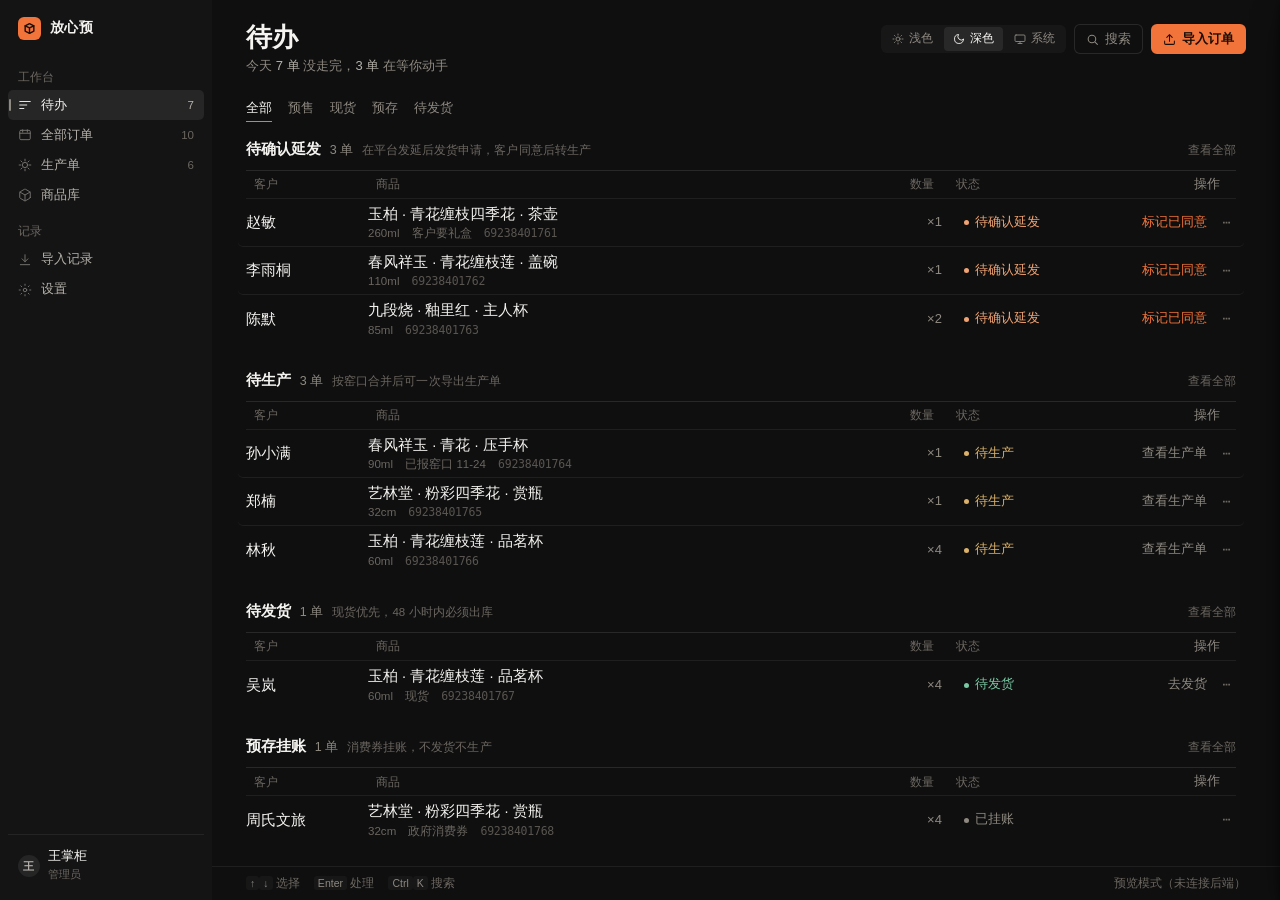
==== web/index.html @ 90f2bc3a "v2.0.0 界面重写：pywebview + 双主题 + 三线表导出 - 渲染层从 CustomTkinter 换到 pywebview/WebView2，解决滚动卡顿与假透明 - 设计系统重做：三" ====
<!DOCTYPE html>
<html lang="zh-CN" data-theme="dark">
<head>
<meta charset="utf-8">
<meta name="viewport" content="width=device-width,initial-scale=1">
<title>放心预</title>
<link rel="stylesheet" href="css/app.css">
</head>
<body>

<!-- ══ 侧栏 ══════════════════════════════════════════════════ -->
<aside class="rail">
  <div class="rail-top">
    <div class="logo">
      <svg viewBox="0 0 24 24" fill="none" stroke-width="2.6" stroke-linecap="round" stroke-linejoin="round">
        <path d="M20 7L12 3 4 7v10l8 4 8-4V7z"/><path d="M4 7l8 4 8-4M12 21V11"/>
      </svg>
    </div>
    <div class="wordmark">放心预</div>
  </div>

  <div class="rail-label">工作台</div>
  <button class="nav on" data-page="todo">
    <svg viewBox="0 0 24 24" fill="none" stroke="currentColor" stroke-linecap="round"><path d="M3 6h18M3 12h12M3 18h7"/></svg>
    <span class="txt">待办</span><span class="n" id="nav-todo">–</span>
  </button>
  <button class="nav" data-page="orders">
    <svg viewBox="0 0 24 24" fill="none" stroke="currentColor" stroke-linecap="round"><rect x="3" y="4" width="18" height="16" rx="2"/><path d="M3 9h18M8 3v4M16 3v4"/></svg>
    <span class="txt">全部订单</span><span class="n" id="nav-orders">–</span>
  </button>
  <button class="nav" data-page="production">
    <svg viewBox="0 0 24 24" fill="none" stroke="currentColor" stroke-linecap="round"><circle cx="12" cy="12" r="4.5"/><path d="M12 2v3M12 19v3M2 12h3M19 12h3M5 5l2 2M17 17l2 2M19 5l-2 2M7 17l-2 2"/></svg>
    <span class="txt">生产单</span><span class="n" id="nav-prod">–</span>
  </button>
  <button class="nav" data-page="products">
    <svg viewBox="0 0 24 24" fill="none" stroke="currentColor" stroke-linecap="round"><path d="M21 16V8a2 2 0 00-1-1.73l-7-4a2 2 0 00-2 0l-7 4A2 2 0 003 8v8a2 2 0 001 1.73l7 4a2 2 0 002 0l7-4A2 2 0 0021 16z"/><path d="M3.3 7L12 12l8.7-5M12 22V12"/></svg>
    <span class="txt">商品库</span>
  </button>

  <div class="rail-label">记录</div>
  <button class="nav" data-page="imports">
    <svg viewBox="0 0 24 24" fill="none" stroke="currentColor" stroke-linecap="round"><path d="M12 3v12M7 10l5 5 5-5"/><path d="M4 20h16"/></svg>
    <span class="txt">导入记录</span>
  </button>
  <button class="nav" data-page="settings">
    <svg viewBox="0 0 24 24" fill="none" stroke="currentColor" stroke-linecap="round"><circle cx="12" cy="12" r="3"/><path d="M12 2v2M12 20v2M4.9 4.9l1.4 1.4M17.7 17.7l1.4 1.4M2 12h2M20 12h2M4.9 19.1l1.4-1.4M17.7 6.3l1.4-1.4"/></svg>
    <span class="txt">设置</span>
  </button>

  <div class="rail-foot">
    <div class="who">
      <div class="av" id="user-initial">王</div>
      <div><b id="user-name">王掌柜</b><span id="user-role">管理员</span></div>
    </div>
  </div>
</aside>

<!-- ══ 主区 ══════════════════════════════════════════════════ -->
<main class="stage">
  <div class="head">
    <div style="min-width:0">
      <h1 id="page-title">待办</h1>
      <div class="sub" id="page-sub">正在读取…</div>
    </div>
    <div class="head-actions">
      <div class="themeswitch" id="theme-switch" role="group" aria-label="主题">
        <button data-set-theme="light" title="浅色">
          <svg viewBox="0 0 24 24" fill="none" stroke="currentColor" stroke-linecap="round"><circle cx="12" cy="12" r="4"/><path d="M12 2v2M12 20v2M4.9 4.9l1.4 1.4M17.7 17.7l1.4 1.4M2 12h2M20 12h2M4.9 19.1l1.4-1.4M17.7 6.3l1.4-1.4"/></svg>
          浅色
        </button>
        <button data-set-theme="dark" class="on" title="深色">
          <svg viewBox="0 0 24 24" fill="none" stroke="currentColor" stroke-linecap="round"><path d="M21 12.8A9 9 0 1111.2 3a7 7 0 009.8 9.8z"/></svg>
          深色
        </button>
        <button data-set-theme="system" title="跟随系统">
          <svg viewBox="0 0 24 24" fill="none" stroke="currentColor" stroke-linecap="round"><rect x="2" y="4" width="20" height="13" rx="2"/><path d="M8 21h8M12 17v4"/></svg>
          系统
        </button>
      </div>
      <button class="btn btn-ghost" id="btn-search">
        <svg viewBox="0 0 24 24" fill="none" stroke="currentColor" stroke-linecap="round"><circle cx="11" cy="11" r="7"/><path d="M21 21l-4.3-4.3"/></svg>
        搜索
      </button>
      <button class="btn btn-primary" id="btn-import">
        <svg viewBox="0 0 24 24" fill="none" stroke="currentColor" stroke-linecap="round" stroke-linejoin="round"><path d="M12 15V3M7 8l5-5 5 5"/><path d="M3 15v4a2 2 0 002 2h14a2 2 0 002-2v-4"/></svg>
        导入订单
      </button>
    </div>
  </div>

  <div class="tools" id="tools">
    <div class="filters" id="filters">
      <button class="on" data-filter="all">全部</button>
      <button data-filter="presale">预售</button>
      <button data-filter="normal">现货</button>
      <button data-filter="stored">预存</button>
      <button data-filter="ready">待发货</button>
    </div>
    <div class="right" id="tools-right"></div>
  </div>

  <div class="list" id="list" tabindex="0"></div>

  <div class="footbar">
    <span><kbd>↑</kbd><kbd>↓</kbd> 选择</span>
    <span><kbd>Enter</kbd> 处理</span>
    <span><kbd>Ctrl</kbd><kbd>K</kbd> 搜索</span>
    <span class="sp"></span>
    <span id="sync-state">已同步</span>
  </div>
</main>

<!-- ══ 抽屉 ═══════════════════════════════════════════════════ -->
<div class="scrim" id="scrim"></div>
<aside class="drawer" id="drawer" aria-hidden="true">
  <div class="drawer-head">
    <b id="drawer-title">订单详情</b>
    <div style="flex:1"></div>
    <button class="iconbtn" id="drawer-close" aria-label="关闭">
      <svg viewBox="0 0 24 24" fill="none" stroke="currentColor" stroke-linecap="round"><path d="M18 6L6 18M6 6l12 12"/></svg>
    </button>
  </div>
  <div class="drawer-body" id="drawer-body"></div>
  <div class="drawer-foot" id="drawer-foot"></div>
</aside>

<!-- ══ 命令面板 ════════════════════════════════════════════════ -->
<div class="cmd" id="cmd">
  <input id="cmd-input" placeholder="搜索订单号、客户、商品…" autocomplete="off">
  <div class="cmd-list" id="cmd-list"></div>
</div>

<div class="toasts" id="toasts"></div>

<script src="js/mock.js"></script>
<script src="js/api.js"></script>
<script src="js/app.js"></script>
</body>
</html>
---- web/css/app.css ----
/* ═══════════════════════════════════════════════════════════════════
   放心预 · 设计系统
   ─────────────────────────────────────────────────────────────────
   主题：dark（默认） / light
   规则：所有颜色只走 token；组件不写死色值；两套主题各自成立，
        浅色不是深色的反转（浅色下主色要压深，否则对比度不够）。
   ═══════════════════════════════════════════════════════════════════ */

/* ── 深色 ───────────────────────────────────────────────────────── */
:root,
[data-theme="dark"]{
  --ground:      #0F0F0F;
  --ground-2:    #141414;   /* 侧栏 */
  --raise:       #1A1A1A;   /* 浮起：弹层、抽屉 */
  --sunken:      #0B0B0B;

  --ink:         #F5F4F1;   /* 主文字 */
  --ink-2:       #B5B1AA;   /* 次文字 */
  --ink-3:       #8E8981;   /* 辅助 */
  --ink-4:       #6B6660;   /* 极弱：序号、说明 */

  --hair:        rgba(255,255,255,.065);
  --hair-2:      rgba(255,255,255,.105);
  --hover:       rgba(255,255,255,.035);
  --active:      rgba(255,255,255,.075);

  --signal:      #F2743A;   /* 唯一强调色：只标"该你动手" */
  --signal-hi:   #FF8A52;
  --signal-ink:  #1A0E06;   /* 强调色上的文字 */
  --signal-soft: rgba(242,116,58,.14);

  --ok:          #79C9A4;
  --wait:        #F0A473;
  --warn:        #DCB26A;
  --mute:        #8E8981;

  --shadow-1:    0 1px 2px rgba(0,0,0,.5);
  --shadow-2:    0 12px 32px -8px rgba(0,0,0,.7), 0 2px 8px rgba(0,0,0,.45);
  --scrim:       rgba(0,0,0,.55);
  color-scheme: dark;
}

/* ── 浅色 ───────────────────────────────────────────────────────── */
[data-theme="light"]{
  --ground:      #F7F7F6;   /* 中性灰白：刻意不用暖米色，避开 AI 默认的"米+陶土" */
  --ground-2:    #EFEFEE;
  --raise:       #FFFFFF;
  --sunken:      #F2F2F1;

  --ink:         #1C1A17;
  --ink-2:       #55514B;
  --ink-3:       #6B665F;
  --ink-4:       #8C877F;

  --hair:        rgba(28,26,23,.10);
  --hair-2:      rgba(28,26,23,.17);
  --hover:       rgba(28,26,23,.04);
  --active:      rgba(28,26,23,.08);

  --signal:      #C2410C;   /* 浅底压深到砖橙：对比够，也不落进陶土色区间 */
  --signal-hi:   #9A3412;
  --signal-ink:  #FFFFFF;
  --signal-soft: rgba(217,94,30,.12);

  --ok:          #1F8A5B;
  --wait:        #B26215;
  --warn:        #8A6A17;
  --mute:        #7A756E;

  --shadow-1:    0 1px 2px rgba(28,26,23,.08);
  --shadow-2:    0 16px 40px -12px rgba(28,26,23,.22), 0 2px 8px rgba(28,26,23,.08);
  --scrim:       rgba(28,26,23,.3);
  color-scheme: light;
}

/* ── 尺度 ───────────────────────────────────────────────────────── */
:root{
  --t-display: 26px;   /* 页面标题 */
  --t-section: 15px;   /* 分组标题 */
  --t-title:   14.5px; /* 行主信息 */
  --t-body:    14px;
  --t-label:   12px;
  --t-micro:   11.5px;

  --r-sm: 5px;
  --r-md: 6px;
  --r-lg: 10px;

  --dur: .13s;
  --ease: cubic-bezier(.2,.8,.3,1);

  --rail-w: 212px;
  --pad-x: 34px;
}

/* ── 复位 ───────────────────────────────────────────────────────── */
*{margin:0;padding:0;box-sizing:border-box}
html,body{height:100%;overflow-x:clip}
body{
  background:var(--ground);
  color:var(--ink);
  font-family:"Segoe UI Variable Text","Segoe UI","PingFang SC","Microsoft YaHei UI",sans-serif;
  font-size:var(--t-body);
  line-height:1.42;
  letter-spacing:.002em;
  display:flex;
  overflow:hidden;
  font-feature-settings:"tnum" 1;
  -webkit-font-smoothing:subpixel-antialiased;
  transition:background-color .18s linear, color .18s linear;
}
::selection{background:var(--signal-soft)}
:focus-visible{outline:2px solid var(--signal);outline-offset:2px;border-radius:3px}
button{font:inherit;color:inherit}

/* ── 侧栏 ───────────────────────────────────────────────────────── */
.rail{
  width:var(--rail-w);flex:0 0 var(--rail-w);height:100%;
  display:flex;flex-direction:column;
  background:var(--ground-2);
  padding:0 8px 10px;
  transition:background-color .18s linear;
}
.rail-top{height:56px;display:flex;align-items:center;gap:9px;padding:0 10px;flex:0 0 56px}
.logo{
  width:23px;height:23px;flex:0 0 23px;border-radius:6px;
  background:var(--signal);display:grid;place-items:center;
  transition:background-color .18s linear;
}
.logo svg{width:13px;height:13px;stroke:var(--signal-ink)}
.wordmark{font-size:13.5px;font-weight:600;letter-spacing:.03em}

.rail-label{font-size:var(--t-micro);color:var(--ink-4);padding:13px 10px 5px}

.nav{
  display:flex;align-items:center;gap:9px;height:30px;padding:0 10px;
  border-radius:var(--r-sm);color:var(--ink-2);font-size:13px;
  cursor:pointer;user-select:none;position:relative;
  transition:background var(--dur),color var(--dur);
  border:0;background:transparent;width:100%;text-align:left;
}
.nav svg{width:14px;height:14px;flex:0 0 14px;stroke-width:1.6;opacity:.62}
.nav:hover{background:var(--hover);color:var(--ink)}
.nav.on{background:var(--active);color:var(--ink);font-weight:500}
.nav.on svg{opacity:1;color:var(--ink)}
.nav.on::before{
  content:"";position:absolute;left:1px;top:9px;bottom:9px;width:2px;
  background:var(--ink-3);border-radius:2px;
}
.nav .n{margin-left:auto;font-size:var(--t-micro);color:var(--ink-4);
  font-variant-numeric:tabular-nums}
.nav.on .n{color:var(--ink-2)}

.rail-foot{margin-top:auto;padding:8px 2px 0;border-top:1px solid var(--hair)}
.who{display:flex;align-items:center;gap:8px;padding:6px 8px;border-radius:var(--r-sm);
  transition:background var(--dur)}
.who:hover{background:var(--hover)}
.who .av{
  width:22px;height:22px;flex:0 0 22px;border-radius:50%;
  background:var(--active);color:var(--ink-2);
  display:grid;place-items:center;font-size:10.5px;font-weight:600;
}
.who b{font-size:12.5px;font-weight:500;display:block;line-height:1.25}
.who span{font-size:11px;color:var(--ink-4);line-height:1.25}

/* ── 主区 ───────────────────────────────────────────────────────── */
.stage{flex:1;min-width:0;height:100%;display:flex;flex-direction:column}

.head{padding:22px var(--pad-x) 0;display:flex;align-items:flex-start;gap:20px}
.head h1{
  font-size:var(--t-display);font-weight:600;letter-spacing:-.018em;line-height:1.16;
  overflow-wrap:break-word;min-width:0;
}
.head .sub{font-size:13px;color:var(--ink-3);margin-top:5px}
.head .sub b{color:var(--ink-2);font-weight:500}
.head-actions{margin-left:auto;display:flex;gap:8px;align-items:center;padding-top:2px;flex:0 0 auto}

/* ── 控件 ───────────────────────────────────────────────────────── */
.btn{
  appearance:none;border:0;font:inherit;cursor:pointer;
  display:inline-flex;align-items:center;justify-content:center;gap:6px;
  height:30px;padding:0 12px;border-radius:var(--r-md);
  font-size:13px;font-weight:500;white-space:nowrap;
  transition:background var(--dur),color var(--dur),box-shadow var(--dur),transform .07s;
}
.btn svg{width:13px;height:13px;stroke-width:1.9;flex:0 0 13px}
.btn:active{transform:translateY(.5px)}
.btn-primary{background:var(--signal);color:var(--signal-ink);font-weight:600}
.btn-primary:hover{background:var(--signal-hi)}
.btn-ghost{background:transparent;color:var(--ink-3);box-shadow:inset 0 0 0 1px var(--hair-2)}
.btn-ghost:hover{background:var(--hover);color:var(--ink)}
.btn-quiet{background:transparent;color:var(--ink-3);padding:0 8px}
.btn-quiet:hover{background:var(--hover);color:var(--ink)}
.btn[disabled]{opacity:.42;pointer-events:none}

/* 图标按钮 */
.iconbtn{
  appearance:none;border:0;background:transparent;cursor:pointer;
  width:30px;height:30px;border-radius:var(--r-md);
  display:grid;place-items:center;color:var(--ink-3);
  transition:background var(--dur),color var(--dur);
}
.iconbtn:hover{background:var(--hover);color:var(--ink)}
.iconbtn svg{width:15px;height:15px;stroke-width:1.7}

/* 工具行 */
.tools{display:flex;align-items:center;gap:18px;padding:18px var(--pad-x) 0}
.filters{display:flex;gap:16px;font-size:13px;color:var(--ink-3)}
.filters button{
  appearance:none;border:0;background:transparent;cursor:pointer;
  padding:5px 0;position:relative;color:inherit;font:inherit;
  transition:color var(--dur);
}
.filters button:hover{color:var(--ink-2)}
.filters button.on{color:var(--ink);font-weight:500}
.filters button.on::after{
  content:"";position:absolute;left:0;right:0;bottom:0;height:1.5px;background:var(--signal);
}
.tools .right{margin-left:auto;font-size:var(--t-label);color:var(--ink-4)}

/* 搜索框 */
.field{
  appearance:none;background:var(--hover);border:1px solid transparent;
  height:30px;padding:0 10px;border-radius:var(--r-md);
  font:inherit;font-size:13px;color:var(--ink);min-width:0;
  transition:background var(--dur),border-color var(--dur);
}
.field::placeholder{color:var(--ink-4)}
.field:hover{background:var(--active)}
.field:focus{outline:none;background:var(--raise);border-color:var(--signal)}
[data-theme="light"] .field:focus{background:#fff}

/* ── 列表 ───────────────────────────────────────────────────────── */
.list{flex:1;overflow-y:auto;padding:16px var(--pad-x) 0;scrollbar-gutter:stable}
.list::-webkit-scrollbar{width:10px}
.list::-webkit-scrollbar-thumb{
  background:var(--hair-2);border-radius:8px;
  border:3px solid transparent;background-clip:content-box;
}
.list::-webkit-scrollbar-thumb:hover{background:var(--ink-4);background-clip:content-box;
  border:3px solid transparent}

.group{margin-bottom:26px}
.group:last-child{margin-bottom:10px}
.group-head{
  display:flex;align-items:baseline;gap:9px;padding:0 0 9px;
  border-bottom:1px solid var(--hair-2);
}
.group-head h2{font-size:var(--t-section);font-weight:600;letter-spacing:-.005em}
.group-head .cnt{font-size:12.5px;color:var(--ink-3);font-variant-numeric:tabular-nums}
.group-head .hint{font-size:var(--t-micro);color:var(--ink-4)}
.group-head .more{
  margin-left:auto;font-size:var(--t-label);color:var(--ink-4);
  background:none;border:0;cursor:pointer;font-family:inherit;padding:2px 0;
  transition:color var(--dur);
}
.group-head .more:hover{color:var(--ink-2)}

/* 列网格 */
.cols,.row{
  display:grid;
  grid-template-columns:104px minmax(0,1fr) 72px 122px 132px;
  gap:18px;align-items:center;
}
.cols{
  height:28px;padding:0 8px;font-size:var(--t-micro);color:var(--ink-4);
  border-bottom:1px solid var(--hair);
}
.cols .num{text-align:right;padding-right:4px}
.cols .act{text-align:right}

.row{
  height:48px;padding:0 8px;margin:0 -8px;
  border-bottom:1px solid var(--hair);
  cursor:pointer;transition:background var(--dur);
  border-radius:var(--r-sm);
}
.row:last-child{border-bottom:0}
.row:hover{background:var(--hover)}
.row[aria-selected="true"]{background:var(--active)}

.cust{font-size:var(--t-title);font-weight:450;white-space:nowrap;
  overflow:hidden;text-overflow:ellipsis}
.item{min-width:0}
.item .g{font-size:var(--t-title);color:var(--ink);white-space:nowrap;
  overflow:hidden;text-overflow:ellipsis}
.item .m{font-size:var(--t-micro);color:var(--ink-4);margin-top:1px;
  white-space:nowrap;overflow:hidden;text-overflow:ellipsis}
.item .m i{font-style:normal;font-family:ui-monospace,Consolas,monospace;
  letter-spacing:-.02em;color:var(--ink-4);opacity:.8}
.qty{font-size:13px;color:var(--ink-3);font-variant-numeric:tabular-nums;
  text-align:right;padding-right:4px;white-space:nowrap}

.state{display:flex;align-items:center;gap:6px;font-size:12.5px;white-space:nowrap;
  color:var(--ink-2)}
.state .dot{width:5px;height:5px;border-radius:50%;flex:0 0 5px;background:currentColor}
.st-wait{color:var(--wait)}
.st-prod{color:var(--warn)}
.st-ship{color:var(--ok)}
.st-hold{color:var(--ink-3)}
.st-done{color:var(--ink-4)}

.acts{display:flex;justify-content:flex-end;align-items:center;gap:2px}
.act{
  appearance:none;border:0;background:transparent;font:inherit;
  font-size:12.5px;color:var(--ink-3);padding:4px 8px;border-radius:var(--r-sm);
  cursor:pointer;white-space:nowrap;transition:background var(--dur),color var(--dur);
}
.row:hover .act{color:var(--ink-2)}
.act:hover{background:var(--active);color:var(--ink)}
.row.urgent .act.primary{color:var(--signal);font-weight:500}
.row.urgent .act.primary:hover{background:var(--signal-soft);color:var(--signal-hi)}
.act.ellipsis{color:var(--ink-4);font-size:14px;padding:2px 6px}

.quiet{font-size:12.5px;color:var(--ink-4);padding:11px 0 0}

/* ── 底栏 ───────────────────────────────────────────────────────── */
.footbar{
  height:34px;display:flex;align-items:center;gap:14px;flex:0 0 34px;
  padding:0 var(--pad-x);border-top:1px solid var(--hair);
  font-size:var(--t-micro);color:var(--ink-4);
}
.footbar b{color:var(--ink-3);font-weight:400}
.footbar .sp{flex:1}
kbd{
  font-family:inherit;font-size:10.5px;color:var(--ink-3);
  background:var(--hover);border-radius:3px;padding:1px 4px;
}

/* ── 四态：骨架 / 空 / 错 ───────────────────────────────────────── */
.skel{height:48px;display:flex;align-items:center;gap:18px;padding:0 8px;
  border-bottom:1px solid var(--hair)}
.skel i{
  display:block;height:10px;border-radius:3px;background:var(--hover);
  animation:pulse 1.4s ease-in-out infinite;
}
.skel i:nth-child(1){width:74px}
.skel i:nth-child(2){width:46%}
.skel i:nth-child(3){width:36px;margin-left:auto}
@keyframes pulse{0%,100%{opacity:.55}50%{opacity:1}}
@media (prefers-reduced-motion:reduce){.skel i{animation:none;opacity:.7}}

.blank{
  display:flex;flex-direction:column;align-items:flex-start;gap:6px;
  padding:44px 0 40px;
}
.blank .t{font-size:13.5px;color:var(--ink-2)}
.blank .d{font-size:12.5px;color:var(--ink-4)}
.blank .btn{margin-top:8px}
.err{background:var(--hover);border-radius:var(--r-md);padding:14px 16px;margin:18px 0;max-width:560px}
.err .t{font-size:13.5px;color:var(--ink);font-weight:500}
.err .d{font-size:12.5px;color:var(--ink-3);margin-top:3px}

/* ── 抽屉 ───────────────────────────────────────────────────────── */
.scrim{
  position:fixed;inset:0;background:var(--scrim);z-index:40;
  opacity:0;pointer-events:none;transition:opacity .16s linear;
  backdrop-filter:blur(1.5px);
}
.scrim.on{opacity:1;pointer-events:auto}
.drawer{
  position:fixed;top:0;right:0;bottom:0;width:420px;max-width:92vw;z-index:41;
  background:var(--raise);border-left:1px solid var(--hair);
  box-shadow:var(--shadow-2);
  transform:translateX(100%);transition:transform .2s var(--ease);
  display:flex;flex-direction:column;
}
.drawer.on{transform:none}
.drawer-head{
  height:52px;flex:0 0 52px;display:flex;align-items:center;gap:10px;
  padding:0 16px;border-bottom:1px solid var(--hair);
}
.drawer-head b{font-size:14px;font-weight:600}
.drawer-body{flex:1;overflow-y:auto;padding:18px 16px}
.drawer-foot{
  flex:0 0 56px;display:flex;align-items:center;gap:8px;
  padding:0 16px;border-top:1px solid var(--hair);
}
.drawer-foot .sp{flex:1}
.kv{display:grid;grid-template-columns:76px minmax(0,1fr);gap:9px 12px;font-size:13px}
.kv dt{color:var(--ink-4)}
.kv dd{color:var(--ink);word-break:break-all}
.sec-t{font-size:var(--t-micro);color:var(--ink-4);margin:20px 0 8px;
  padding-bottom:6px;border-bottom:1px solid var(--hair)}

/* ── Toast ──────────────────────────────────────────────────────── */
.toasts{position:fixed;left:50%;bottom:26px;transform:translateX(-50%);
  display:flex;flex-direction:column;gap:8px;z-index:60;align-items:center}
.toast{
  display:flex;align-items:center;gap:8px;
  background:var(--raise);color:var(--ink);
  border:1px solid var(--hair-2);border-radius:var(--r-md);
  padding:8px 14px;font-size:13px;box-shadow:var(--shadow-2);
  animation:toastin .16s var(--ease);
}
.toast .dot{width:6px;height:6px;border-radius:50%;background:var(--ok)}
.toast.warn .dot{background:var(--signal)}
@keyframes toastin{from{opacity:0;transform:translateY(6px)}to{opacity:1;transform:none}}

/* ── 命令面板 ───────────────────────────────────────────────────── */
.cmd{
  position:fixed;left:50%;top:14vh;transform:translateX(-50%);
  width:520px;max-width:92vw;z-index:50;
  background:var(--raise);border:1px solid var(--hair-2);
  border-radius:var(--r-lg);box-shadow:var(--shadow-2);
  display:none;overflow:hidden;
}
.cmd.on{display:block}
.cmd input{
  width:100%;height:46px;border:0;background:transparent;color:var(--ink);
  font:inherit;font-size:14.5px;padding:0 16px;outline:none;
  border-bottom:1px solid var(--hair);
}
.cmd input::placeholder{color:var(--ink-4)}
.cmd-list{max-height:320px;overflow-y:auto;padding:6px}
.cmd-item{
  display:flex;align-items:center;gap:10px;height:34px;padding:0 10px;
  border-radius:var(--r-sm);font-size:13px;color:var(--ink-2);cursor:pointer;
}
.cmd-item:hover,.cmd-item.on{background:var(--hover);color:var(--ink)}
.cmd-item .k{margin-left:auto;font-size:11px;color:var(--ink-4)}

/* ── 主题切换 ───────────────────────────────────────────────────── */
.themeswitch{display:flex;gap:2px;padding:2px;background:var(--hover);border-radius:var(--r-md)}
.themeswitch button{
  appearance:none;border:0;background:transparent;cursor:pointer;
  height:24px;padding:0 9px;border-radius:4px;font-size:12px;color:var(--ink-3);
  display:flex;align-items:center;gap:5px;transition:background var(--dur),color var(--dur);
}
.themeswitch button svg{width:12px;height:12px;stroke-width:1.8}
.themeswitch button.on{background:var(--raise);color:var(--ink);
  box-shadow:var(--shadow-1)}
[data-theme="dark"] .themeswitch button.on{background:var(--active);box-shadow:none}

/* 窄窗 */
@media (max-width:940px){
  :root{--rail-w:64px;--pad-x:20px}
  .wordmark,.rail-label,.nav span.txt,.who div{display:none}
  .nav{justify-content:center;padding:0}
  .nav .n{display:none}
  .head h1{font-size:22px}
  .cols,.row{grid-template-columns:88px minmax(0,1fr) 60px 108px 116px;gap:12px}
}
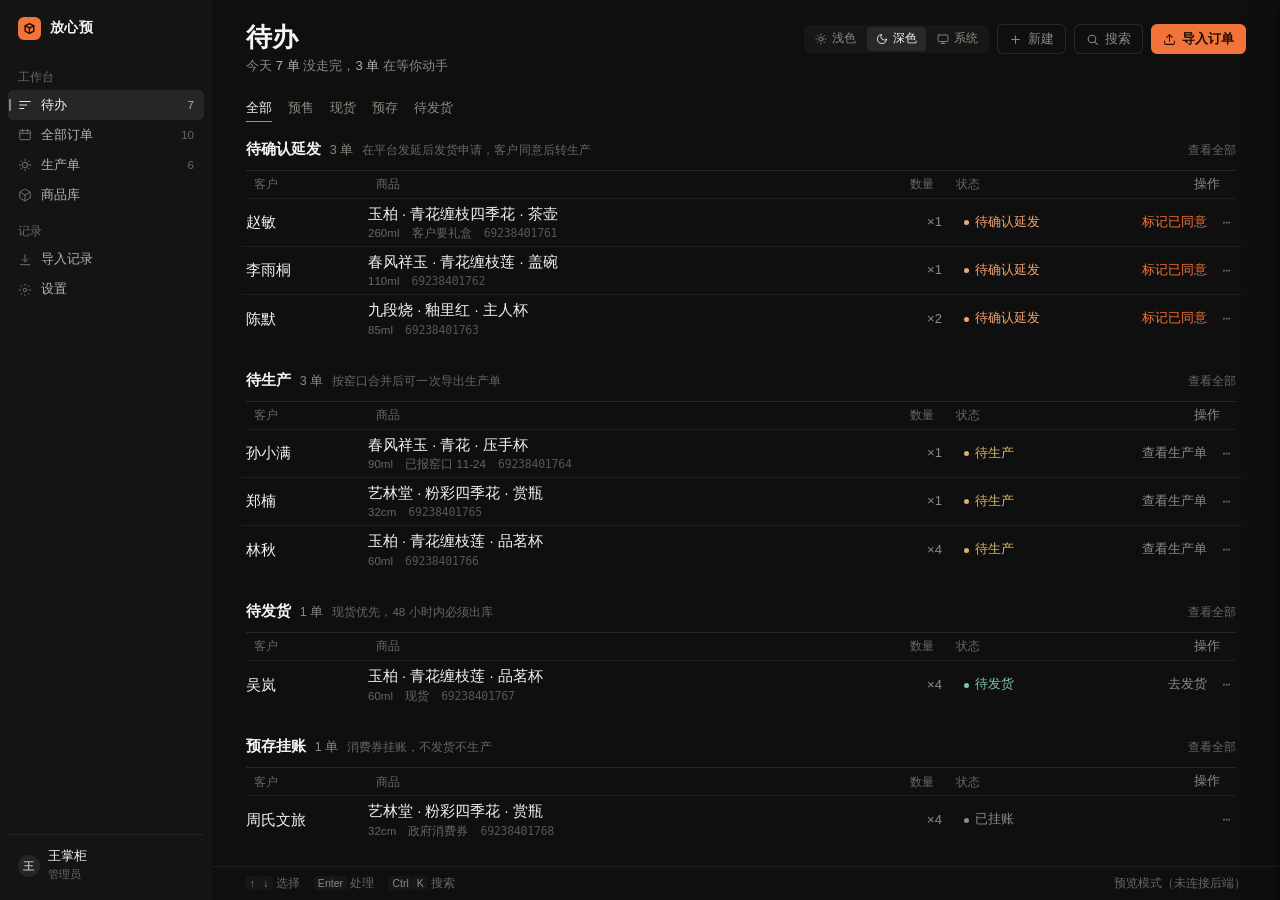
==== commit f8ec9128: "补齐订单增删改：新建/编辑/删除 + 商品名补全 + 备注自动分类 之前只做了只读看板，老版本的增删改全丢了，实际不能干活。 - 后端: save_order / delete_order / sav" ====
--- a/web/index.html
+++ b/web/index.html
@@ -77,6 +77,10 @@
           系统
         </button>
       </div>
+      <button class="btn btn-ghost" id="btn-new">
+        <svg viewBox="0 0 24 24" fill="none" stroke="currentColor" stroke-linecap="round"><path d="M12 5v14M5 12h14"/></svg>
+        新建
+      </button>
       <button class="btn btn-ghost" id="btn-search">
         <svg viewBox="0 0 24 24" fill="none" stroke="currentColor" stroke-linecap="round"><circle cx="11" cy="11" r="7"/><path d="M21 21l-4.3-4.3"/></svg>
         搜索
--- a/web/css/app.css
+++ b/web/css/app.css
@@ -69,7 +69,7 @@
 
   --shadow-1:    0 1px 2px rgba(28,26,23,.08);
   --shadow-2:    0 16px 40px -12px rgba(28,26,23,.22), 0 2px 8px rgba(28,26,23,.08);
-  --scrim:       rgba(28,26,23,.3);
+  --scrim:       rgba(28,26,23,.42);
   color-scheme: light;
 }
 
@@ -372,6 +372,13 @@
 }
 .drawer-head b{font-size:14px;font-weight:600}
 .drawer-body{flex:1;overflow-y:auto;padding:18px 16px}
+.drawer-body::-webkit-scrollbar{width:9px}
+.drawer-body::-webkit-scrollbar-thumb{
+background:var(--hair-2);border-radius:7px;
+border:3px solid transparent;background-clip:content-box;
+}
+.drawer-body::-webkit-scrollbar-thumb:hover{background:var(--ink-4);
+background-clip:content-box;border:3px solid transparent}
 .drawer-foot{
   flex:0 0 56px;display:flex;align-items:center;gap:8px;
   padding:0 16px;border-top:1px solid var(--hair);
@@ -380,6 +387,47 @@
 .kv{display:grid;grid-template-columns:76px minmax(0,1fr);gap:9px 12px;font-size:13px}
 .kv dt{color:var(--ink-4)}
 .kv dd{color:var(--ink);word-break:break-all}
+.kv dd.empty{color:var(--ink-4)}
+
+/* 表单 */
+.form{display:grid;grid-template-columns:1fr 1fr;gap:12px 12px}
+.form label{display:flex;flex-direction:column;gap:5px;min-width:0}
+.form label > span{font-size:var(--t-micro);color:var(--ink-3)}
+.form label.full{grid-column:1 / -1}
+.form input,.form select,.form textarea{
+  appearance:none;width:100%;background:var(--hover);
+  border:1px solid transparent;border-radius:var(--r-md);
+  padding:7px 9px;font:inherit;font-size:13px;color:var(--ink);
+  transition:background var(--dur),border-color var(--dur);
+}
+.form select{
+  background-image:linear-gradient(45deg,transparent 50%,var(--ink-3) 50%),
+                   linear-gradient(135deg,var(--ink-3) 50%,transparent 50%);
+  background-position:calc(100% - 14px) 50%,calc(100% - 9px) 50%;
+  background-size:5px 5px,5px 5px;background-repeat:no-repeat;
+  padding-right:26px;
+}
+.form textarea{resize:vertical;min-height:62px;line-height:1.45}
+.form input::placeholder,.form textarea::placeholder{color:var(--ink-4)}
+.form input:hover,.form select:hover,.form textarea:hover{background:var(--active)}
+.form input:focus,.form select:focus,.form textarea:focus{
+  outline:none;background:var(--raise);border-color:var(--signal);
+}
+[data-theme="dark"] .form input:focus,
+[data-theme="dark"] .form select:focus,
+[data-theme="dark"] .form textarea:focus{background:var(--sunken)}
+.form .req{color:var(--signal);font-style:normal;font-weight:600}
+.money{display:flex;align-items:center;gap:5px;background:var(--hover);
+  border-radius:var(--r-md);padding-left:9px;border:1px solid transparent;
+  transition:background var(--dur),border-color var(--dur)}
+.money span{color:var(--ink-4);font-size:13px;flex:0 0 auto}
+.money input{background:transparent;border:0;padding-left:0}
+.money input:hover,.money input:focus{background:transparent}
+.money:focus-within{border-color:var(--signal);background:var(--raise)}
+[data-theme="dark"] .money:focus-within{background:var(--sunken)}
+
+.btn-quiet.danger{color:var(--ink-4)}
+.btn-quiet.danger:hover{color:#E5544B;background:rgba(229,84,75,.12)}
 .sec-t{font-size:var(--t-micro);color:var(--ink-4);margin:20px 0 8px;
   padding-bottom:6px;border-bottom:1px solid var(--hair)}
 
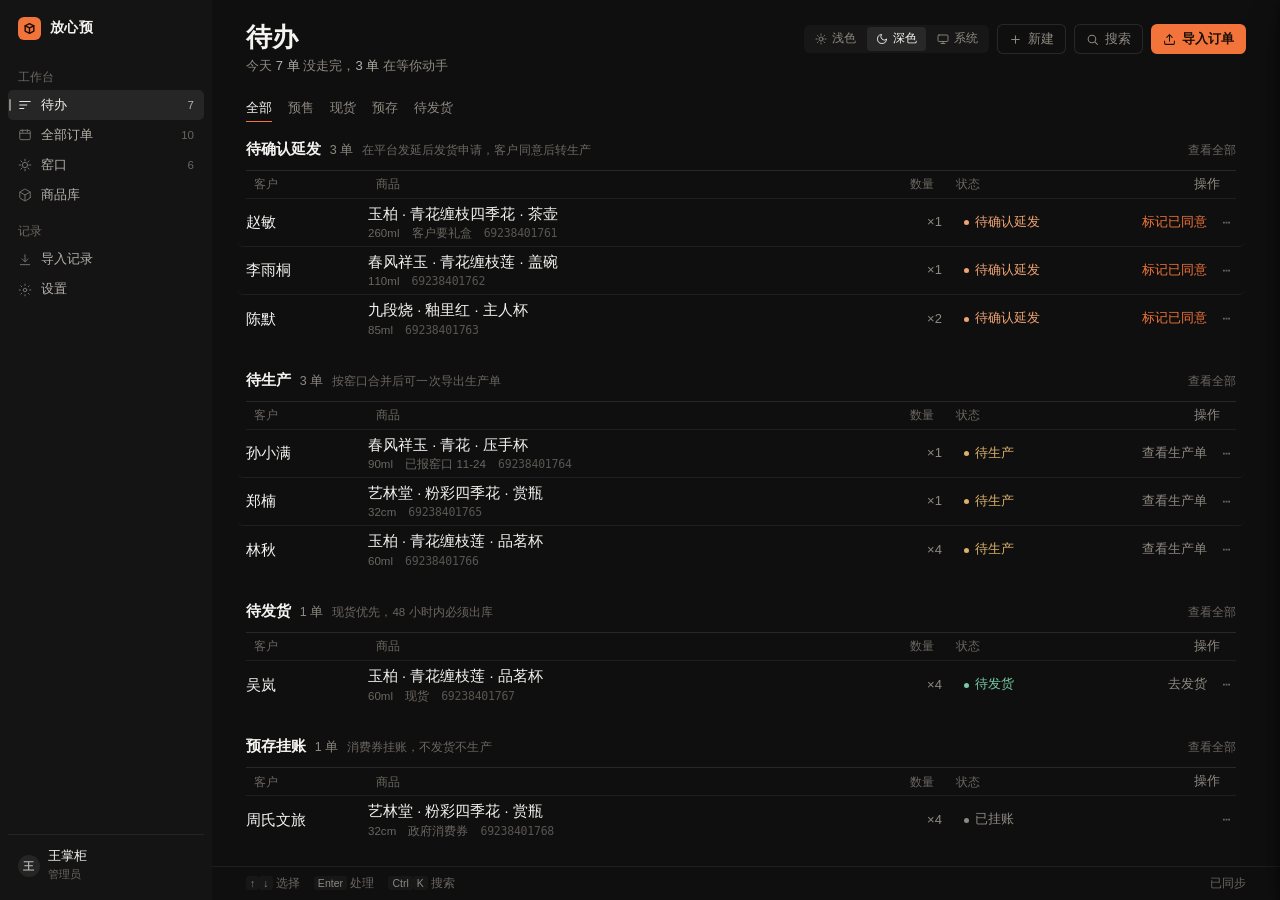
==== commit 0d397a47: "补回 AI 列名识别 + 新增网图查找 + 修两个真 bug AI（回归，之前新界面丢了）： - ai_parser 字段从 6 个扩到 10 个（加 spec/phone/addr/amount） " ====
--- a/web/index.html
+++ b/web/index.html
@@ -28,9 +28,9 @@
     <svg viewBox="0 0 24 24" fill="none" stroke="currentColor" stroke-linecap="round"><rect x="3" y="4" width="18" height="16" rx="2"/><path d="M3 9h18M8 3v4M16 3v4"/></svg>
     <span class="txt">全部订单</span><span class="n" id="nav-orders">–</span>
   </button>
-  <button class="nav" data-page="production">
+  <button class="nav" data-page="kilns">
     <svg viewBox="0 0 24 24" fill="none" stroke="currentColor" stroke-linecap="round"><circle cx="12" cy="12" r="4.5"/><path d="M12 2v3M12 19v3M2 12h3M19 12h3M5 5l2 2M17 17l2 2M19 5l-2 2M7 17l-2 2"/></svg>
-    <span class="txt">生产单</span><span class="n" id="nav-prod">–</span>
+    <span class="txt">窑口</span><span class="n" id="nav-prod">–</span>
   </button>
   <button class="nav" data-page="products">
     <svg viewBox="0 0 24 24" fill="none" stroke="currentColor" stroke-linecap="round"><path d="M21 16V8a2 2 0 00-1-1.73l-7-4a2 2 0 00-2 0l-7 4A2 2 0 003 8v8a2 2 0 001 1.73l7 4a2 2 0 002 0l7-4A2 2 0 0021 16z"/><path d="M3.3 7L12 12l8.7-5M12 22V12"/></svg>
--- a/web/css/app.css
+++ b/web/css/app.css
@@ -314,6 +314,38 @@
 
 .quiet{font-size:12.5px;color:var(--ink-4);padding:11px 0 0}
 
+/* 窑口页：商品 / 规格 / 待生产 / 累计 */
+.cols.kcols,.row.krow{grid-template-columns:minmax(0,1fr) 168px 92px 76px}
+.row.krow{height:44px}
+.row.krow .spec{font-size:12.5px;color:var(--ink-3);white-space:nowrap;
+  overflow:hidden;text-overflow:ellipsis}
+.row.krow .item .g{font-size:13.5px}
+
+/* 商品库 */
+.cols.pcols,.row.prow{grid-template-columns:48px minmax(0,1fr) 72px 84px}
+.row.prow{height:56px}
+.thumb-cell{display:flex;align-items:center}
+.thumb{width:38px;height:38px;border-radius:5px;object-fit:cover;
+  background:var(--hover);display:block}
+.thumb.ph{display:grid;place-items:center;font-size:10.5px;color:var(--ink-4)}
+.row.prow .item .g{font-size:13.5px}
+.row.prow .item .m{font-size:11.5px;color:var(--ink-4)}
+
+/* 找图面板 */
+.pick-note{font-size:12px;color:var(--ink-3);margin-bottom:10px;line-height:1.5}
+.imgpick{display:grid;grid-template-columns:repeat(3,1fr);gap:8px}
+.imgpick button{appearance:none;border:0;padding:0;cursor:pointer;
+  background:var(--hover);border-radius:6px;overflow:hidden;position:relative;
+  aspect-ratio:1/1;display:block;transition:box-shadow var(--dur)}
+.imgpick button:hover{box-shadow:0 0 0 2px var(--signal)}
+.imgpick img{width:100%;height:100%;object-fit:cover;display:block}
+.imgpick button.busy::after{
+  content:"保存中…";position:absolute;inset:0;display:grid;place-items:center;
+  background:rgba(0,0,0,.55);color:#fff;font-size:12px;
+}
+.blank-t{font-size:13.5px;color:var(--ink);margin-bottom:6px}
+.blank-d{font-size:12.5px;color:var(--ink-4);line-height:1.55}
+
 /* ── 底栏 ───────────────────────────────────────────────────────── */
 .footbar{
   height:34px;display:flex;align-items:center;gap:14px;flex:0 0 34px;
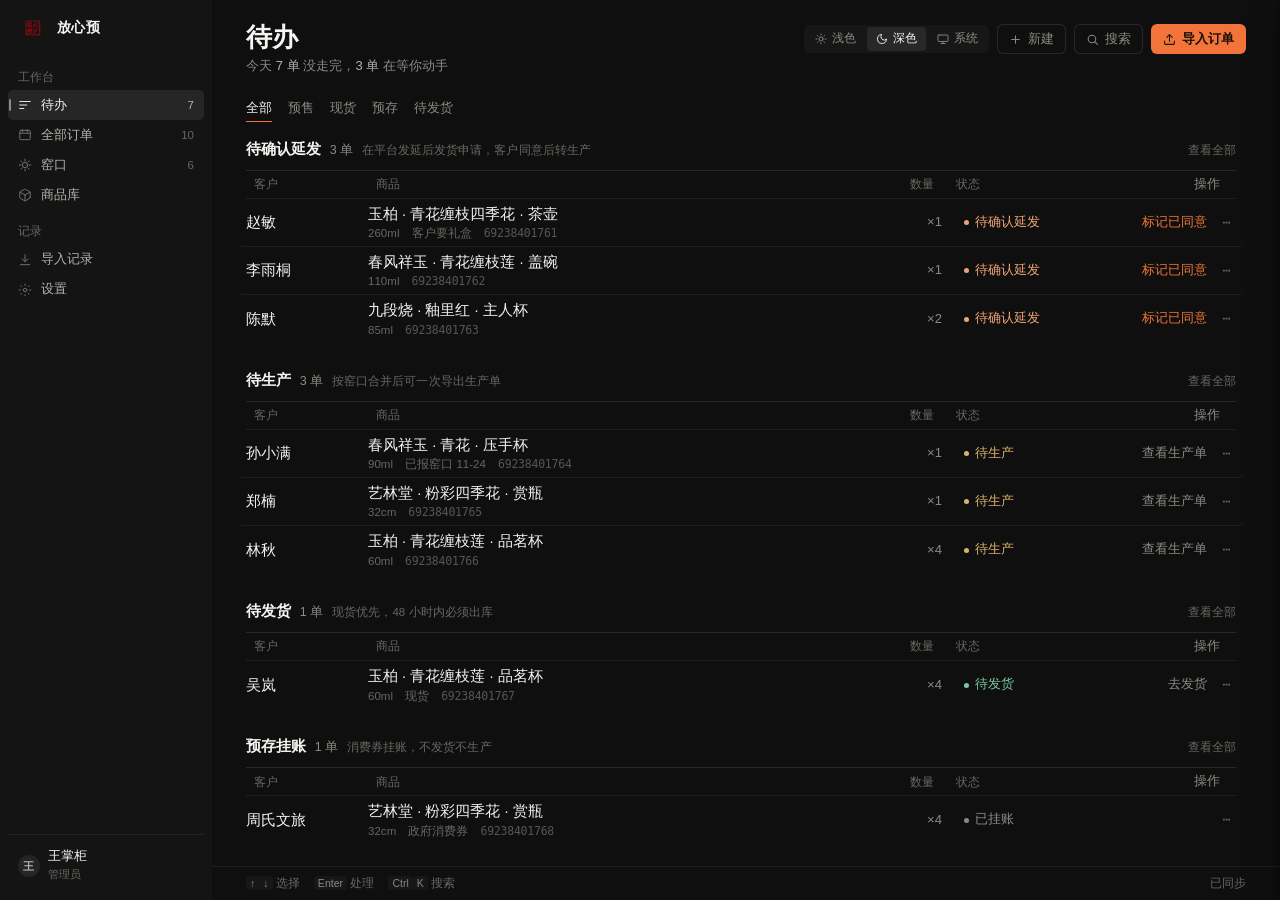
==== commit 1f4b3010: "印章 logo 进界面 + exe 图标重生成 + 导出表去规格加价格 - 侧栏品牌位换成朱砂印章（去白转透明、统一印章红 #E60012，base64 内嵌，   因为 WebView2 不允许页面" ====
--- a/web/index.html
+++ b/web/index.html
@@ -11,11 +11,7 @@
 <!-- ══ 侧栏 ══════════════════════════════════════════════════ -->
 <aside class="rail">
   <div class="rail-top">
-    <div class="logo">
-      <svg viewBox="0 0 24 24" fill="none" stroke-width="2.6" stroke-linecap="round" stroke-linejoin="round">
-        <path d="M20 7L12 3 4 7v10l8 4 8-4V7z"/><path d="M4 7l8 4 8-4M12 21V11"/>
-      </svg>
-    </div>
+    <img class="logo" id="brand-mark" alt="放心预">
     <div class="wordmark">放心预</div>
   </div>
 
@@ -136,6 +132,7 @@
 
 <div class="toasts" id="toasts"></div>
 
+<script src="js/logo.js"></script>
 <script src="js/mock.js"></script>
 <script src="js/api.js"></script>
 <script src="js/app.js"></script>
--- a/web/css/app.css
+++ b/web/css/app.css
@@ -123,11 +123,10 @@
 }
 .rail-top{height:56px;display:flex;align-items:center;gap:9px;padding:0 10px;flex:0 0 56px}
 .logo{
-  width:23px;height:23px;flex:0 0 23px;border-radius:6px;
-  background:var(--signal);display:grid;place-items:center;
-  transition:background-color .18s linear;
-}
-.logo svg{width:13px;height:13px;stroke:var(--signal-ink)}
+  width:30px;height:30px;flex:0 0 30px;
+  object-fit:contain;display:block;
+  /* 朱砂印章本身就是品牌色，不加背景块 */
+}
 .wordmark{font-size:13.5px;font-weight:600;letter-spacing:.03em}
 
 .rail-label{font-size:var(--t-micro);color:var(--ink-4);padding:13px 10px 5px}
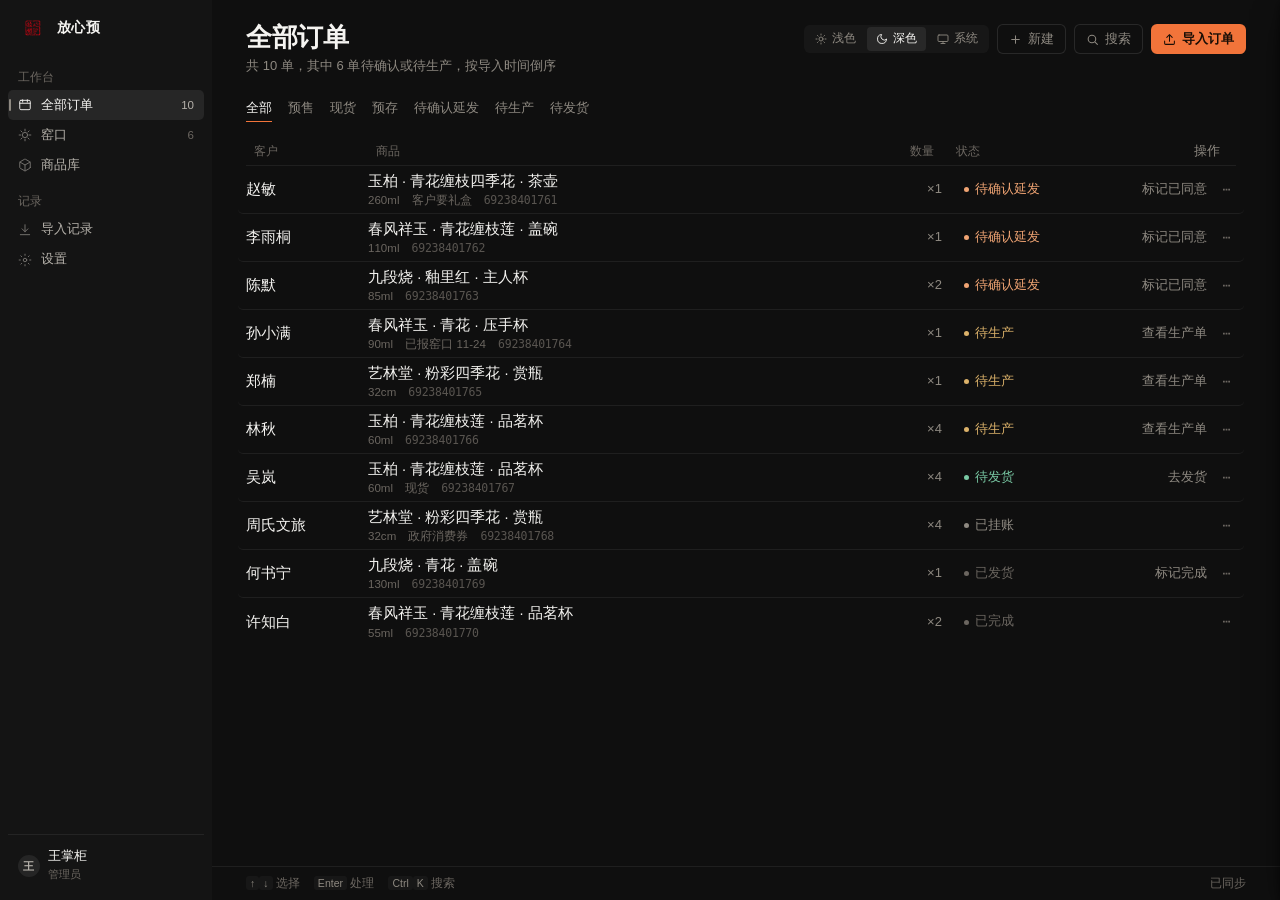
==== commit 52ce04b6: "v2.0.0 收尾：删待办页 + 全量自审 + README 重写 - 删掉「待办」页（实际用不上），默认进「全部订单」 - 订单页筛选扩到 7 项：全部/预售/现货/预存/待确认延发/待生产/待发货" ====
--- a/web/index.html
+++ b/web/index.html
@@ -16,11 +16,7 @@
   </div>
 
   <div class="rail-label">工作台</div>
-  <button class="nav on" data-page="todo">
-    <svg viewBox="0 0 24 24" fill="none" stroke="currentColor" stroke-linecap="round"><path d="M3 6h18M3 12h12M3 18h7"/></svg>
-    <span class="txt">待办</span><span class="n" id="nav-todo">–</span>
-  </button>
-  <button class="nav" data-page="orders">
+  <button class="nav on" data-page="orders">
     <svg viewBox="0 0 24 24" fill="none" stroke="currentColor" stroke-linecap="round"><rect x="3" y="4" width="18" height="16" rx="2"/><path d="M3 9h18M8 3v4M16 3v4"/></svg>
     <span class="txt">全部订单</span><span class="n" id="nav-orders">–</span>
   </button>
@@ -94,6 +90,8 @@
       <button data-filter="presale">预售</button>
       <button data-filter="normal">现货</button>
       <button data-filter="stored">预存</button>
+      <button data-filter="confirm">待确认延发</button>
+      <button data-filter="producing">待生产</button>
       <button data-filter="ready">待发货</button>
     </div>
     <div class="right" id="tools-right"></div>
@@ -137,4 +135,4 @@
 <script src="js/api.js"></script>
 <script src="js/app.js"></script>
 </body>
-</html>
+</html>
